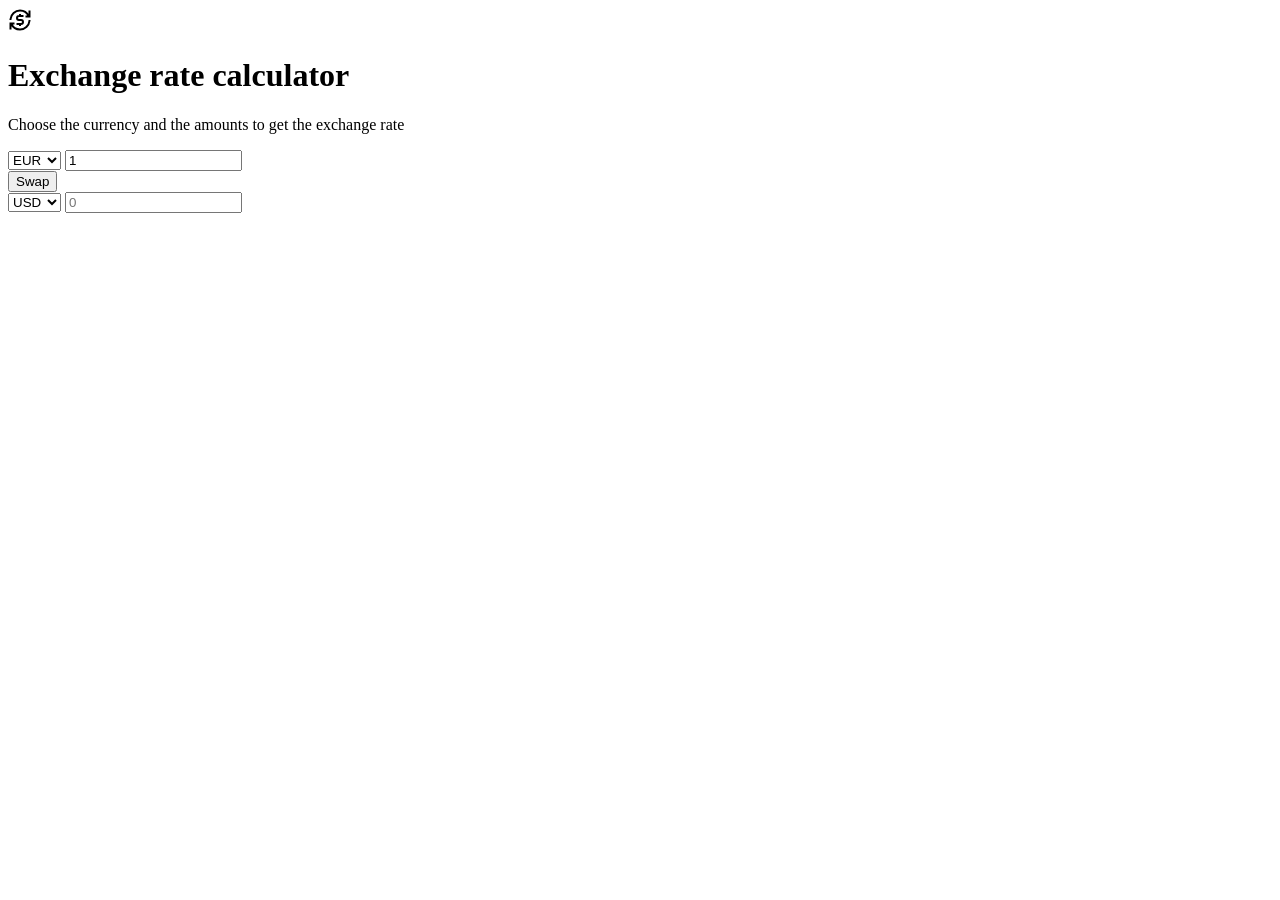
==== PEC1_Ej2_2/index.html @ a4c31ee9 "Basic files and HTML structure created" ====
<!DOCTYPE html>
<html lang="en">
<head>
  <meta charset="UTF-8">
  <meta name="viewport" content="width=device-width, initial-scale=1.0">
  <title>Exchange rate calculator</title>
  <link rel="stylesheet" href="style.css">
</head>
<body>
  <img src="img/exchange.svg" alt="Exchange rate calculator" class="header-image">
  <h1>Exchange rate calculator</h1>
  <p>Choose the currency and the amounts to get the exchange rate</p>
  
  <div class="container">
    <div class="currency">
      <select id="currency-one">
        <option value="AED">AED</option>
        <option value="ARS">ARS</option>
        <option value="AUD">AUD</option>
        <option value="BGN">BGN</option>
        <option value="BRL">BRL</option>
        <option value="BSD">BSD</option>
        <option value="CAD">CAD</option>
        <option value="CHF">CHF</option>
        <option value="CLP">CLP</option>
        <option value="CNY">CNY</option>
        <option value="COP">COP</option>
        <option value="CZK">CZK</option>
        <option value="DKK">DKK</option>
        <option value="DOP">DOP</option>
        <option value="EGP">EGP</option>
        <option value="EUR" selected>EUR</option>
        <option value="FJD">FJD</option>
        <option value="GBP">GBP</option>
        <option value="GTQ">GTQ</option>
        <option value="HKD">HKD</option>
        <option value="HRK">HRK</option>
        <option value="HUF">HUF</option>
        <option value="IDR">IDR</option>
        <option value="ILS">ILS</option>
        <option value="INR">INR</option>
        <option value="ISK">ISK</option>
        <option value="JPY">JPY</option>
        <option value="KRW">KRW</option>
        <option value="KZT">KZT</option>
        <option value="MXN">MXN</option>
        <option value="MYR">MYR</option>
        <option value="NOK">NOK</option>
        <option value="NZD">NZD</option>
        <option value="PAB">PAB</option>
        <option value="PEN">PEN</option>
        <option value="PHP">PHP</option>
        <option value="PKR">PKR</option>
        <option value="PLN">PLN</option>
        <option value="PYG">PYG</option>
        <option value="RON">RON</option>
        <option value="RUB">RUB</option>
        <option value="SAR">SAR</option>
        <option value="SEK">SEK</option>
        <option value="SGD">SGD</option>
        <option value="THB">THB</option>
        <option value="TRY">TRY</option>
        <option value="TWD">TWD</option>
        <option value="UAH">UAH</option>
        <option value="USD">USD</option>
        <option value="UYU">UYU</option>
        <option value="VND">VND</option>
        <option value="ZAR">ZAR</option>
      </select>
      <input type="number" id="amount-one" placeholder="0" value="1">
    </div>

    <div class="swap-rate-container">
      <button class="btn" id="rate">
        Swap
      </button>
      <div class="rate" id="rate"></div>
    </div>

     <div class="currency">
      <select id="currency-two">
        <option value="AED">AED</option>
        <option value="ARS">ARS</option>
        <option value="AUD">AUD</option>
        <option value="BGN">BGN</option>
        <option value="BRL">BRL</option>
        <option value="BSD">BSD</option>
        <option value="CAD">CAD</option>
        <option value="CHF">CHF</option>
        <option value="CLP">CLP</option>
        <option value="CNY">CNY</option>
        <option value="COP">COP</option>
        <option value="CZK">CZK</option>
        <option value="DKK">DKK</option>
        <option value="DOP">DOP</option>
        <option value="EGP">EGP</option>
        <option value="EUR">EUR</option>
        <option value="FJD">FJD</option>
        <option value="GBP">GBP</option>
        <option value="GTQ">GTQ</option>
        <option value="HKD">HKD</option>
        <option value="HRK">HRK</option>
        <option value="HUF">HUF</option>
        <option value="IDR">IDR</option>
        <option value="ILS">ILS</option>
        <option value="INR">INR</option>
        <option value="ISK">ISK</option>
        <option value="JPY">JPY</option>
        <option value="KRW">KRW</option>
        <option value="KZT">KZT</option>
        <option value="MXN">MXN</option>
        <option value="MYR">MYR</option>
        <option value="NOK">NOK</option>
        <option value="NZD">NZD</option>
        <option value="PAB">PAB</option>
        <option value="PEN">PEN</option>
        <option value="PHP">PHP</option>
        <option value="PKR">PKR</option>
        <option value="PLN">PLN</option>
        <option value="PYG">PYG</option>
        <option value="RON">RON</option>
        <option value="RUB">RUB</option>
        <option value="SAR">SAR</option>
        <option value="SEK">SEK</option>
        <option value="SGD">SGD</option>
        <option value="THB">THB</option>
        <option value="TRY">TRY</option>
        <option value="TWD">TWD</option>
        <option value="UAH">UAH</option>
        <option value="USD" selected>USD</option>
        <option value="UYU">UYU</option>
        <option value="VND">VND</option>
        <option value="ZAR">ZAR</option>
      </select>
      <input type="number" id="amount-two" placeholder="0">
    </div>
  </div>

  <script src="script.js"></script>
</body>
</html>
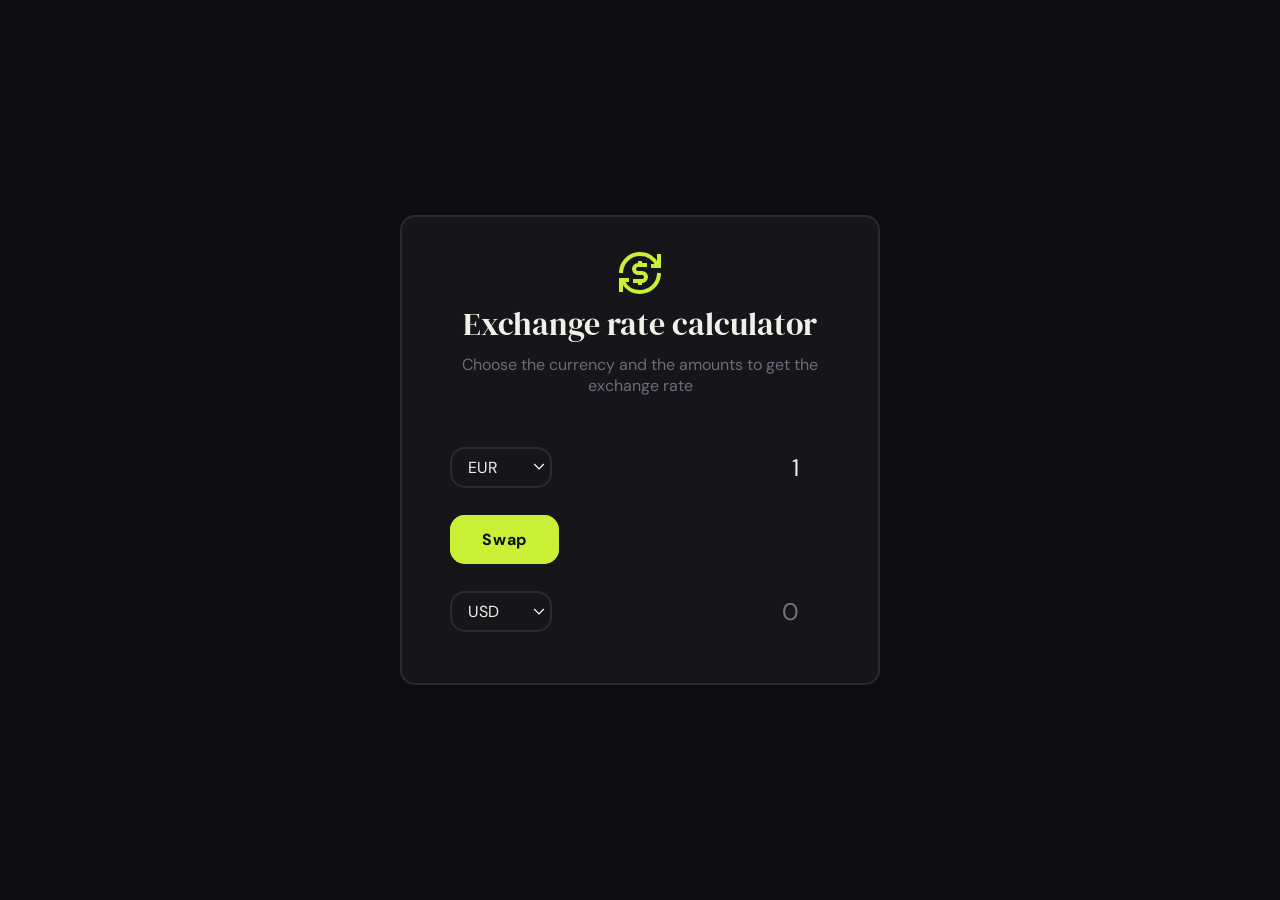
==== commit 9cb7ebef: "Styles added" ====
--- a/PEC1_Ej2_2/index.html
+++ b/PEC1_Ej2_2/index.html
@@ -7,132 +7,137 @@
   <link rel="stylesheet" href="style.css">
 </head>
 <body>
-  <img src="img/exchange.svg" alt="Exchange rate calculator" class="header-image">
-  <h1>Exchange rate calculator</h1>
-  <p>Choose the currency and the amounts to get the exchange rate</p>
   
   <div class="container">
-    <div class="currency">
-      <select id="currency-one">
-        <option value="AED">AED</option>
-        <option value="ARS">ARS</option>
-        <option value="AUD">AUD</option>
-        <option value="BGN">BGN</option>
-        <option value="BRL">BRL</option>
-        <option value="BSD">BSD</option>
-        <option value="CAD">CAD</option>
-        <option value="CHF">CHF</option>
-        <option value="CLP">CLP</option>
-        <option value="CNY">CNY</option>
-        <option value="COP">COP</option>
-        <option value="CZK">CZK</option>
-        <option value="DKK">DKK</option>
-        <option value="DOP">DOP</option>
-        <option value="EGP">EGP</option>
-        <option value="EUR" selected>EUR</option>
-        <option value="FJD">FJD</option>
-        <option value="GBP">GBP</option>
-        <option value="GTQ">GTQ</option>
-        <option value="HKD">HKD</option>
-        <option value="HRK">HRK</option>
-        <option value="HUF">HUF</option>
-        <option value="IDR">IDR</option>
-        <option value="ILS">ILS</option>
-        <option value="INR">INR</option>
-        <option value="ISK">ISK</option>
-        <option value="JPY">JPY</option>
-        <option value="KRW">KRW</option>
-        <option value="KZT">KZT</option>
-        <option value="MXN">MXN</option>
-        <option value="MYR">MYR</option>
-        <option value="NOK">NOK</option>
-        <option value="NZD">NZD</option>
-        <option value="PAB">PAB</option>
-        <option value="PEN">PEN</option>
-        <option value="PHP">PHP</option>
-        <option value="PKR">PKR</option>
-        <option value="PLN">PLN</option>
-        <option value="PYG">PYG</option>
-        <option value="RON">RON</option>
-        <option value="RUB">RUB</option>
-        <option value="SAR">SAR</option>
-        <option value="SEK">SEK</option>
-        <option value="SGD">SGD</option>
-        <option value="THB">THB</option>
-        <option value="TRY">TRY</option>
-        <option value="TWD">TWD</option>
-        <option value="UAH">UAH</option>
-        <option value="USD">USD</option>
-        <option value="UYU">UYU</option>
-        <option value="VND">VND</option>
-        <option value="ZAR">ZAR</option>
-      </select>
-      <input type="number" id="amount-one" placeholder="0" value="1">
-    </div>
+    <div class="currency-card">
+      <div class="currency-header">
+        <img src="img/exchange.svg" alt="Exchange rate calculator" class="header-image">
+        <h1>Exchange rate calculator</h1>
+        <p>Choose the currency and the amounts to get the exchange rate</p>
+      </div>
 
-    <div class="swap-rate-container">
-      <button class="btn" id="rate">
-        Swap
-      </button>
-      <div class="rate" id="rate"></div>
-    </div>
+      <div class="currency">
+        <select id="currency-one">
+          <option value="AED">AED</option>
+          <option value="ARS">ARS</option>
+          <option value="AUD">AUD</option>
+          <option value="BGN">BGN</option>
+          <option value="BRL">BRL</option>
+          <option value="BSD">BSD</option>
+          <option value="CAD">CAD</option>
+          <option value="CHF">CHF</option>
+          <option value="CLP">CLP</option>
+          <option value="CNY">CNY</option>
+          <option value="COP">COP</option>
+          <option value="CZK">CZK</option>
+          <option value="DKK">DKK</option>
+          <option value="DOP">DOP</option>
+          <option value="EGP">EGP</option>
+          <option value="EUR" selected>EUR</option>
+          <option value="FJD">FJD</option>
+          <option value="GBP">GBP</option>
+          <option value="GTQ">GTQ</option>
+          <option value="HKD">HKD</option>
+          <option value="HRK">HRK</option>
+          <option value="HUF">HUF</option>
+          <option value="IDR">IDR</option>
+          <option value="ILS">ILS</option>
+          <option value="INR">INR</option>
+          <option value="ISK">ISK</option>
+          <option value="JPY">JPY</option>
+          <option value="KRW">KRW</option>
+          <option value="KZT">KZT</option>
+          <option value="MXN">MXN</option>
+          <option value="MYR">MYR</option>
+          <option value="NOK">NOK</option>
+          <option value="NZD">NZD</option>
+          <option value="PAB">PAB</option>
+          <option value="PEN">PEN</option>
+          <option value="PHP">PHP</option>
+          <option value="PKR">PKR</option>
+          <option value="PLN">PLN</option>
+          <option value="PYG">PYG</option>
+          <option value="RON">RON</option>
+          <option value="RUB">RUB</option>
+          <option value="SAR">SAR</option>
+          <option value="SEK">SEK</option>
+          <option value="SGD">SGD</option>
+          <option value="THB">THB</option>
+          <option value="TRY">TRY</option>
+          <option value="TWD">TWD</option>
+          <option value="UAH">UAH</option>
+          <option value="USD">USD</option>
+          <option value="UYU">UYU</option>
+          <option value="VND">VND</option>
+          <option value="ZAR">ZAR</option>
+        </select>
+        <input type="number" id="amount-one" placeholder="0" value="1">
+      </div>
 
-     <div class="currency">
-      <select id="currency-two">
-        <option value="AED">AED</option>
-        <option value="ARS">ARS</option>
-        <option value="AUD">AUD</option>
-        <option value="BGN">BGN</option>
-        <option value="BRL">BRL</option>
-        <option value="BSD">BSD</option>
-        <option value="CAD">CAD</option>
-        <option value="CHF">CHF</option>
-        <option value="CLP">CLP</option>
-        <option value="CNY">CNY</option>
-        <option value="COP">COP</option>
-        <option value="CZK">CZK</option>
-        <option value="DKK">DKK</option>
-        <option value="DOP">DOP</option>
-        <option value="EGP">EGP</option>
-        <option value="EUR">EUR</option>
-        <option value="FJD">FJD</option>
-        <option value="GBP">GBP</option>
-        <option value="GTQ">GTQ</option>
-        <option value="HKD">HKD</option>
-        <option value="HRK">HRK</option>
-        <option value="HUF">HUF</option>
-        <option value="IDR">IDR</option>
-        <option value="ILS">ILS</option>
-        <option value="INR">INR</option>
-        <option value="ISK">ISK</option>
-        <option value="JPY">JPY</option>
-        <option value="KRW">KRW</option>
-        <option value="KZT">KZT</option>
-        <option value="MXN">MXN</option>
-        <option value="MYR">MYR</option>
-        <option value="NOK">NOK</option>
-        <option value="NZD">NZD</option>
-        <option value="PAB">PAB</option>
-        <option value="PEN">PEN</option>
-        <option value="PHP">PHP</option>
-        <option value="PKR">PKR</option>
-        <option value="PLN">PLN</option>
-        <option value="PYG">PYG</option>
-        <option value="RON">RON</option>
-        <option value="RUB">RUB</option>
-        <option value="SAR">SAR</option>
-        <option value="SEK">SEK</option>
-        <option value="SGD">SGD</option>
-        <option value="THB">THB</option>
-        <option value="TRY">TRY</option>
-        <option value="TWD">TWD</option>
-        <option value="UAH">UAH</option>
-        <option value="USD" selected>USD</option>
-        <option value="UYU">UYU</option>
-        <option value="VND">VND</option>
-        <option value="ZAR">ZAR</option>
-      </select>
-      <input type="number" id="amount-two" placeholder="0">
+      <div class="swap-rate-container">
+        <button class="btn" id="swap">
+          <span>Swap</span>
+        </button>
+        <div class="rate" id="rate"></div>
+      </div>
+
+      <div class="currency">
+        <select id="currency-two">
+          <option value="AED">AED</option>
+          <option value="ARS">ARS</option>
+          <option value="AUD">AUD</option>
+          <option value="BGN">BGN</option>
+          <option value="BRL">BRL</option>
+          <option value="BSD">BSD</option>
+          <option value="CAD">CAD</option>
+          <option value="CHF">CHF</option>
+          <option value="CLP">CLP</option>
+          <option value="CNY">CNY</option>
+          <option value="COP">COP</option>
+          <option value="CZK">CZK</option>
+          <option value="DKK">DKK</option>
+          <option value="DOP">DOP</option>
+          <option value="EGP">EGP</option>
+          <option value="EUR">EUR</option>
+          <option value="FJD">FJD</option>
+          <option value="GBP">GBP</option>
+          <option value="GTQ">GTQ</option>
+          <option value="HKD">HKD</option>
+          <option value="HRK">HRK</option>
+          <option value="HUF">HUF</option>
+          <option value="IDR">IDR</option>
+          <option value="ILS">ILS</option>
+          <option value="INR">INR</option>
+          <option value="ISK">ISK</option>
+          <option value="JPY">JPY</option>
+          <option value="KRW">KRW</option>
+          <option value="KZT">KZT</option>
+          <option value="MXN">MXN</option>
+          <option value="MYR">MYR</option>
+          <option value="NOK">NOK</option>
+          <option value="NZD">NZD</option>
+          <option value="PAB">PAB</option>
+          <option value="PEN">PEN</option>
+          <option value="PHP">PHP</option>
+          <option value="PKR">PKR</option>
+          <option value="PLN">PLN</option>
+          <option value="PYG">PYG</option>
+          <option value="RON">RON</option>
+          <option value="RUB">RUB</option>
+          <option value="SAR">SAR</option>
+          <option value="SEK">SEK</option>
+          <option value="SGD">SGD</option>
+          <option value="THB">THB</option>
+          <option value="TRY">TRY</option>
+          <option value="TWD">TWD</option>
+          <option value="UAH">UAH</option>
+          <option value="USD" selected>USD</option>
+          <option value="UYU">UYU</option>
+          <option value="VND">VND</option>
+          <option value="ZAR">ZAR</option>
+        </select>
+        <input type="number" id="amount-two" placeholder="0">
+      </div>
     </div>
   </div>
 
--- a/PEC1_Ej2_2/style.css
+++ b/PEC1_Ej2_2/style.css
@@ -0,0 +1,184 @@
+@import url('https://fonts.googleapis.com/css2?family=DM+Serif+Display&family=DM+Sans:wght@300;400;500;600&display=swap');
+
+:root {
+  --color-bg: #0d0d0f;
+  --color-bg-card: #16161a;
+  --color-border: #2a2a32;
+  --color-text: #f0efe8;
+  --color-text-secondary: #6b6b7a;
+  --color-focus: #c8f135;
+  --color-btn-bg-hover: #e6ac00;
+  --success-color: #2ecc71;
+  --error-color: #e74c3c;
+}
+
+*,
+*::before,
+*::after {
+  box-sizing: border-box;
+  margin: 0;
+  padding: 0;
+}
+
+body {
+  background-color: var(--color-bg);
+  color: var(--color-text);
+  font-family: "DM Sans", sans-serif;
+  display: flex;
+  flex-direction: column;
+  align-items: center;
+  justify-content: center;
+  min-height: 100vh;
+  margin: 0;
+  padding: 1rem;
+}
+
+.container {
+  width: 100%;
+  max-width: 480px;
+}
+
+.currency-card {
+  background-color: var(--color-bg-card);
+  border: 2px solid var(--color-border);
+  border-radius: 15px;
+  padding: 2rem 2rem;
+}
+
+.currency-header {
+  text-align: center;
+  margin-bottom: 2rem;
+}
+
+.currency-header h1 {
+  font-family: "DM Serif Display", serif;
+  font-size: 2rem;
+  font-weight: 400;
+  margin-bottom: 0.5rem;
+}
+
+.currency-header p {
+  font-size: 1rem;
+  color: var(--color-text-secondary);
+}
+
+.currency-header img {
+  width: 48px;
+  height: auto;
+}
+
+.currency {
+  display: flex;
+  justify-content: space-between;
+  align-items: center;
+  padding: 1rem;
+}
+
+.currency select {
+  width: 7rem;
+  padding: 0.5rem 1rem;
+  background-color: var(--color-bg-card);
+  border: 2px solid var(--color-border);
+  border-radius: 15px;
+  color: var(--color-text);
+  font-family: "DM Sans", sans-serif;
+  font-size: 1rem;
+  outline: none;
+  cursor: pointer;
+  background-image: url("data:image/svg+xml;charset=utf8,%3Csvg xmlns='http://www.w3.org/2000/svg' viewBox='0 0 20 20'%3E%3Cpath fill='none' stroke='%23fff' stroke-width='2' d='M2 5l8 8 8-8'/%3E%3C/svg%3E");
+  background-position: right 0.3rem center;
+  background-repeat: no-repeat;
+  background-size: 0.75em 0.75em;
+  appearance: none;
+  -webkit-appearance: none;
+}
+
+.currency input {
+  width: auto;
+  min-width: 0;
+  border: 0;
+  background: transparent;
+  font-size: 1.5rem;
+  text-align: right;
+  color: var(--color-text);
+  padding: 0.5rem 1rem;
+  font-family: "DM Sans", sans-serif;
+  outline: none;
+}
+
+.swap-rate-container {
+  display: flex;
+  align-items: center;
+  justify-content: space-between;
+  gap: 1rem;
+  padding: 0.5rem 1rem;
+}
+
+.rate {
+  color: var(--color-text);
+  font-size: 1rem;
+  padding: 0 0.5rem;
+}
+
+button {
+  outline: none;
+  cursor: pointer;
+  border: none;
+  padding: 0.9rem 2rem;
+  margin: 0;
+  font-family: 'DM Sans', sans-serif;
+  font-size: 1rem;
+  font-weight: 700;
+  position: relative;
+  display: inline-block;
+  letter-spacing: 0.05rem;
+  border-radius: 15px;
+  overflow: hidden;
+  background: var(--color-btn-bg-hover);
+  color: var(--color-bg);
+}
+
+button span {
+  position: relative;
+  z-index: 10;
+  transition: color 0.4s;
+}
+
+button:hover span {
+  color: var(--color-text);
+}
+
+button::before,
+button::after {
+  position: absolute;
+  top: 0;
+  left: 0;
+  width: 100%;
+  height: 100%;
+  z-index: 0;
+}
+
+button::before {
+  content: "";
+  background: var(--color-focus);
+  width: 120%;
+  left: -10%;
+  transform: skew(30deg);
+  transition: transform 0.25s cubic-bezier(0.3, 1, 0.8, 1);
+}
+
+button:hover::before {
+  transform: translate3d(100%, 0, 0);
+}
+
+button:hover {
+  transform: scale(1.03);
+  transition: transform 0.25s;
+  box-shadow: 0 8px 24px rgba(255,193,7,0.25)
+}
+
+button:active {
+  transform: scale(0.95);
+  transition: transform 0.2s;
+  box-shadow: 0 4px 12px rgba(255,193,7,0.25)
+}
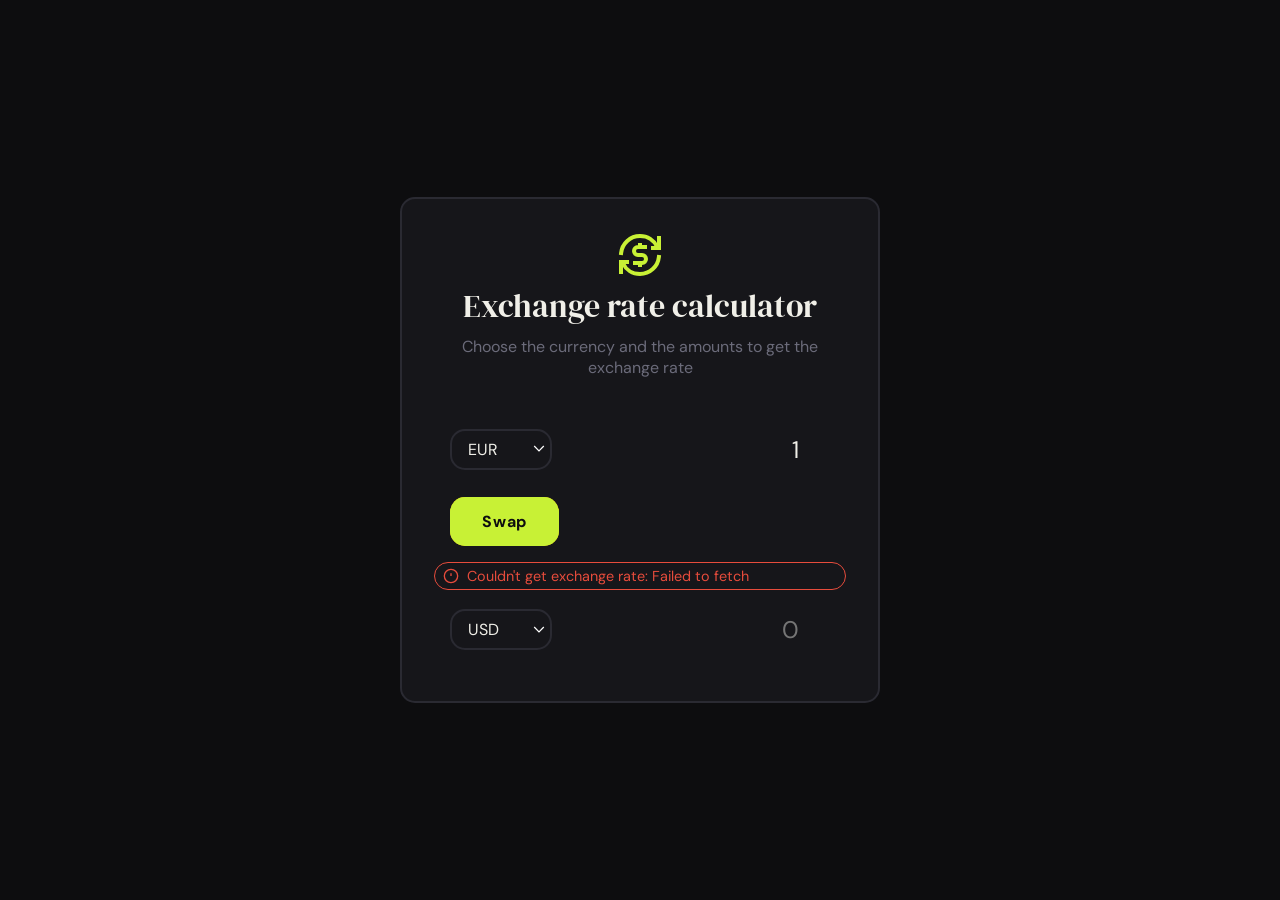
==== commit cff1cf15: "Improvements on waiting coms, error messages and no negative numbers" ====
--- a/PEC1_Ej2_2/index.html
+++ b/PEC1_Ej2_2/index.html
@@ -79,6 +79,20 @@
           <span>Swap</span>
         </button>
         <div class="rate" id="rate"></div>
+        <div class="loading-indicator" id="loading">
+          <img src="img/loading.svg" alt="Loading"></img>
+          <span>Loading...</span>
+        </div>
+      </div>
+
+      <div class="error-message" id="error-message">
+        <svg width="16" height="16" viewBox="0 0 24 24" fill="none"
+             stroke ="currentColor" stroke-width="2">
+          <circle cx="12" cy="12" r="10"></circle>
+          <line x1="12" y1="8" x2="12" y2="12"></line> 
+          <line x1="12" y1="16" x2="12.01" y2="16"></line>
+        </svg>
+        <span id="error-text">Error al obtener el tipo de cambio</span>
       </div>
 
       <div class="currency">
--- a/PEC1_Ej2_2/style.css
+++ b/PEC1_Ej2_2/style.css
@@ -181,4 +181,38 @@
   transform: scale(0.95);
   transition: transform 0.2s;
   box-shadow: 0 4px 12px rgba(255,193,7,0.25)
+}
+
+.loading-indicator {
+  display: none;
+  align-items: center;
+  justify-content: center;
+  gap: 0.5rem;
+  color: var(--color-text-secondary);
+  font-size: 0.9rem;
+  padding: 0.25rem 0.5rem;
+}
+
+.loading-indicator.visible {
+  display: flex;
+}
+
+.error-message {
+  display: none;
+  align-items: center;
+  gap: 0.5rem;
+  color: var(--error-color);
+  border: 1px solid var(--error-color);
+  border-radius: 15px;
+  font-size: 0.9rem;
+  padding: 0.25rem 0.5rem;
+  margin-top: 0.5rem;
+}
+
+.error-message.visible {
+  display: flex;
+}
+
+.error-message svg {
+  flex-shrink: 0;
 }
